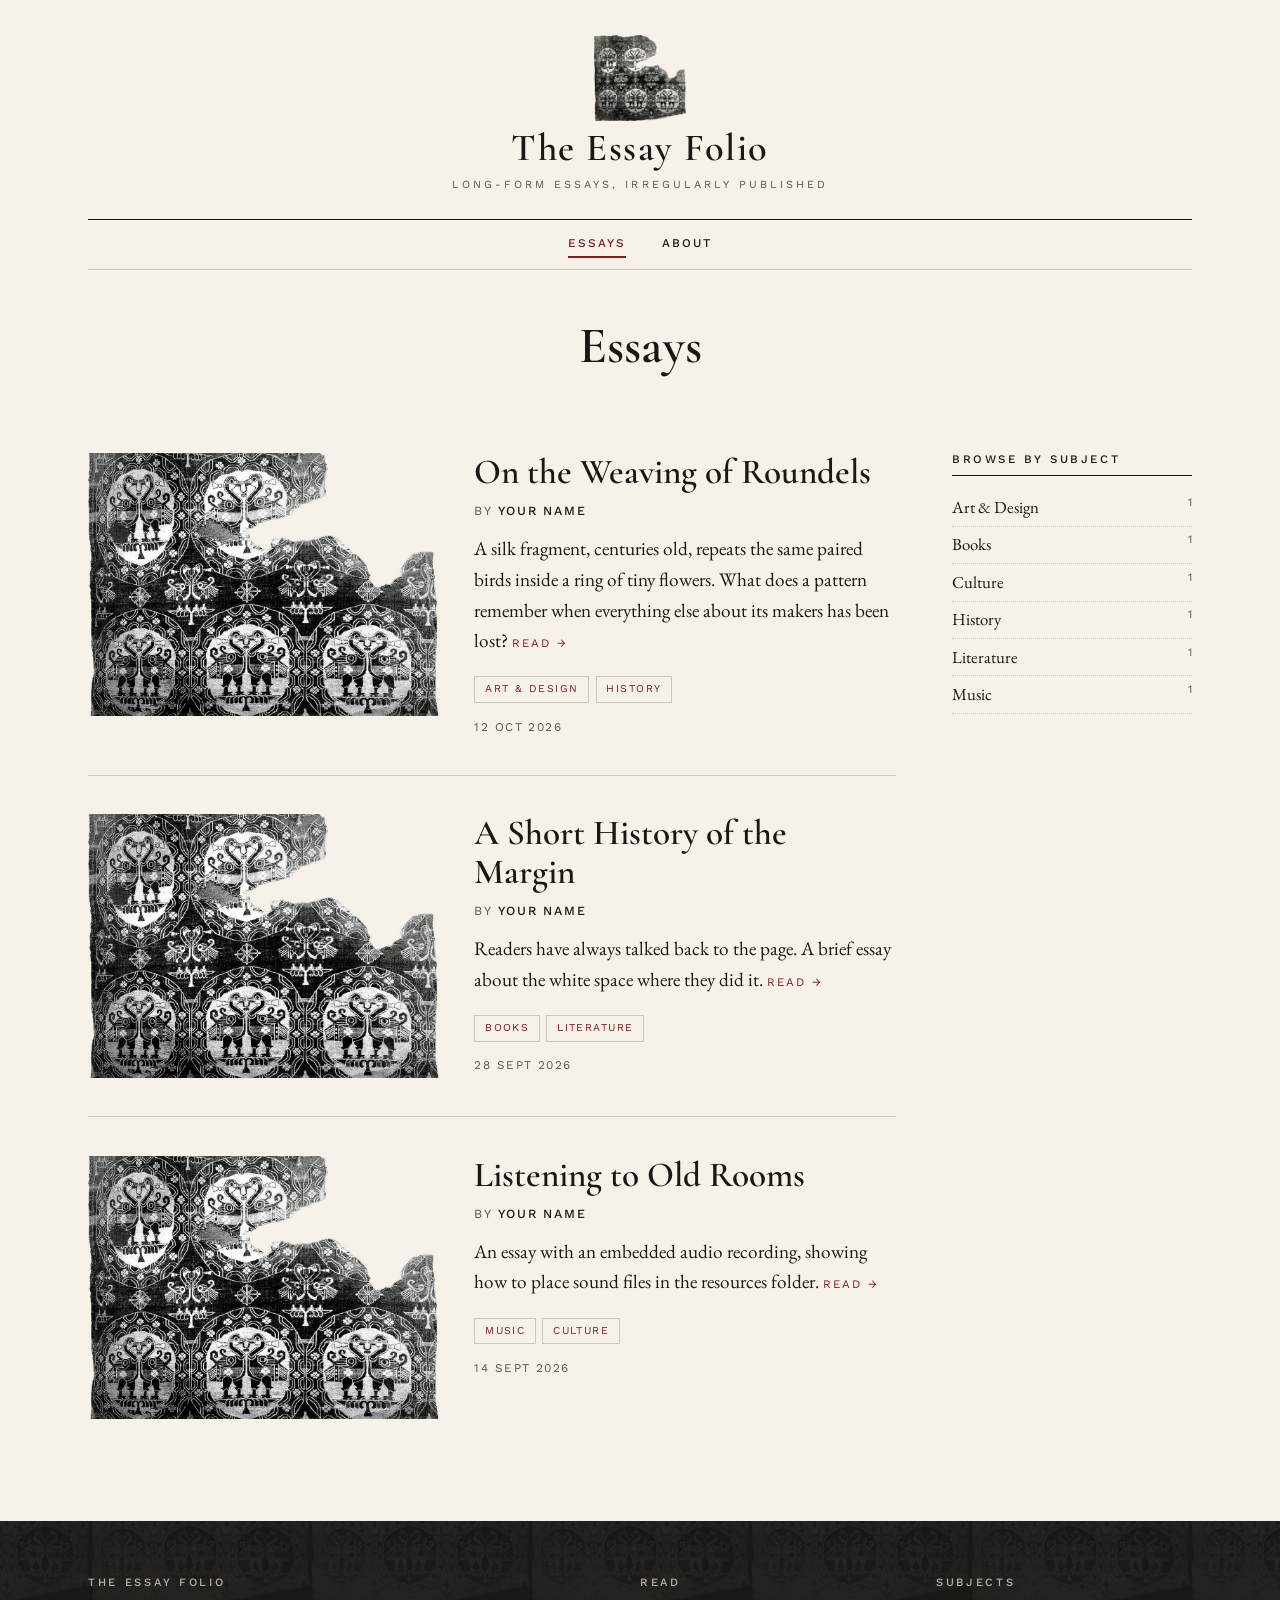
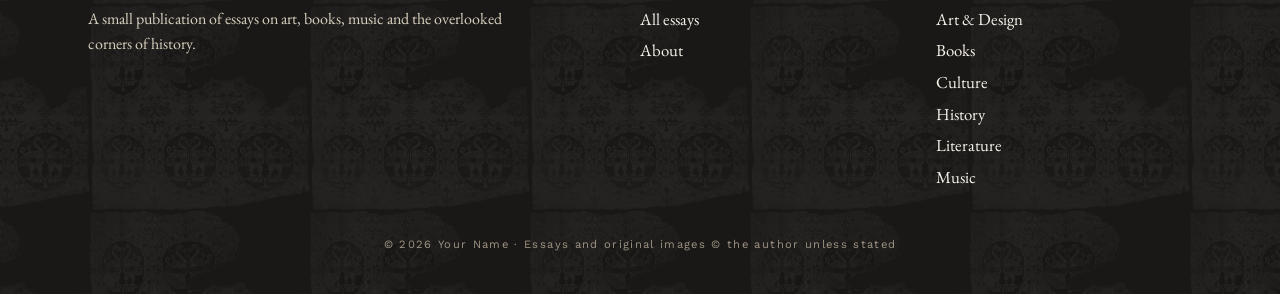
==== essays/index.html @ a939b320 "initial structure" ====
<!DOCTYPE html>
<html lang="en">
<head>
<meta charset="utf-8">
<meta name="viewport" content="width=device-width, initial-scale=1">
<title>Essays — The Essay Folio</title>
<meta name="description" content="All essays, browsable by subject.">
<meta property="og:title" content="Essays — The Essay Folio">
<meta property="og:description" content="All essays, browsable by subject.">
<meta property="og:image" content="../resources/images/textile-thumb.jpg">
<link rel="icon" href="../resources/images/favicon.png">
<link rel="preconnect" href="https://fonts.googleapis.com"><link rel="preconnect" href="https://fonts.gstatic.com" crossorigin><link href="https://fonts.googleapis.com/css2?family=Cormorant+Garamond:ital,wght@0,500;0,600;0,700;1,500&family=EB+Garamond:ital,wght@0,400;0,500;1,400&family=Work+Sans:wght@400;500&display=swap" rel="stylesheet">
<link rel="stylesheet" href="../assets/css/style.css">
</head>
<body data-root="../" data-page="essays/">
<header class="site-header" id="site-header"></header>
<main class="wrap">
  <h1 class="page-title">Essays</h1>
  <div class="with-side">
    <div id="essay-list"></div>
    <aside class="side"><h3>Browse by Subject</h3><ul id="subjects"></ul></aside>
  </div>
</main>
<footer class="site-footer" id="site-footer"></footer>
<script src="../assets/js/essays-data.js"></script>
<script src="../assets/js/main.js"></script>
</body>
</html>
---- assets/css/style.css ----
/* ==========================================================
   The Essay Folio — stylesheet
   Edit the colour / font tokens below to re-skin the site.
   ========================================================== */
:root{
  --paper:#f6f2ea;        /* page background */
  --paper-deep:#ece6d8;   /* panels, hover */
  --ink:#1a1816;          /* text */
  --ink-soft:#5b554d;     /* secondary text */
  --rule:#cfc7b6;         /* hairlines */
  --accent:#7a1f1f;       /* links, tags (oxblood) */
  --footer:#1a1816;

  --serif-display:'Cormorant Garamond','Iowan Old Style',Georgia,serif;
  --serif-body:'EB Garamond','Iowan Old Style',Georgia,serif;
  --sans:'Work Sans',system-ui,-apple-system,'Segoe UI',sans-serif;

  --measure:40rem;
  --wide:72rem;
}
*,*::before,*::after{box-sizing:border-box}
html{scroll-behavior:smooth;-webkit-text-size-adjust:100%}
body{margin:0;background:var(--paper);color:var(--ink);
  font-family:var(--serif-body);font-size:1.2rem;line-height:1.6;
  text-rendering:optimizeLegibility;-webkit-font-smoothing:antialiased}
img,video{max-width:100%;height:auto;display:block}
a{color:inherit;text-decoration-color:var(--rule);text-underline-offset:.2em}
a:hover{color:var(--accent);text-decoration-color:var(--accent)}
.wrap{max-width:var(--wide);margin:0 auto;padding:0 1.5rem}
.sr-only{position:absolute;width:1px;height:1px;overflow:hidden;clip:rect(0 0 0 0);white-space:nowrap}

/* ---------- header ---------- */
.site-header{text-align:center;padding:2.2rem 0 0}
.brand{display:inline-flex;flex-direction:column;align-items:center;gap:.5rem;text-decoration:none}
.brand img{width:92px;mix-blend-mode:multiply}
.brand-name{font-family:var(--serif-display);font-weight:600;font-size:2.4rem;letter-spacing:.04em;line-height:1}
.brand-tag{font-family:var(--sans);font-size:.68rem;letter-spacing:.28em;text-transform:uppercase;color:var(--ink-soft)}
.nav{margin-top:1.6rem;border-top:1px solid var(--ink);border-bottom:1px solid var(--rule);
  display:flex;justify-content:center;flex-wrap:wrap;gap:0 2.2rem;padding:.7rem 1rem}
.nav a{font-family:var(--sans);font-size:.74rem;font-weight:500;letter-spacing:.18em;
  text-transform:uppercase;text-decoration:none;padding:.2rem 0;border-bottom:2px solid transparent}
.nav a:hover,.nav a[aria-current="page"]{color:var(--accent);border-bottom-color:var(--accent)}

/* ---------- headings & shared bits ---------- */
h1,h2,h3{font-family:var(--serif-display);font-weight:600;line-height:1.1;margin:0}
.page-title{font-size:3.2rem;text-align:center;margin:3rem 0 2.5rem}
.kicker,.byline,.meta,.tags a,.btn,.side h3{font-family:var(--sans)}
.byline{font-size:.78rem;letter-spacing:.14em;text-transform:uppercase;color:var(--ink-soft)}
.byline b{color:var(--ink);font-weight:500}
.tags{list-style:none;margin:.9rem 0 0;padding:0;display:flex;flex-wrap:wrap;gap:.4rem}
.tags a{display:inline-block;font-size:.66rem;letter-spacing:.14em;text-transform:uppercase;text-decoration:none;
  border:1px solid var(--rule);padding:.25rem .6rem;color:var(--accent)}
.tags a:hover{background:var(--accent);border-color:var(--accent);color:var(--paper)}
.meta{font-size:.74rem;letter-spacing:.12em;text-transform:uppercase;color:var(--ink-soft);margin-top:.9rem}
.more{font-family:var(--sans);font-size:.72rem;letter-spacing:.16em;text-transform:uppercase;color:var(--accent);text-decoration:none;white-space:nowrap}
.more::after{content:" →"}

/* ---------- essay cards ---------- */
.card{display:grid;grid-template-columns:minmax(0,5fr) minmax(0,6fr);gap:2.2rem;padding:2.4rem 0;border-top:1px solid var(--rule);align-items:start}
.card:first-child{border-top:0}
.card .thumb{display:block;background:var(--paper-deep);aspect-ratio:4/3;overflow:hidden}
.card .thumb img{width:100%;height:100%;object-fit:cover;transition:transform .5s ease}
.card .thumb:hover img{transform:scale(1.03)}
.card h2{font-size:2.2rem;margin-bottom:.6rem}
.card h2 a{text-decoration:none}
.card p{margin:.8rem 0 0}
.card.featured{grid-template-columns:minmax(0,7fr) minmax(0,5fr);align-items:center}
.card.featured h2{font-size:2.9rem}

/* ---------- layouts ---------- */
.with-side{display:grid;grid-template-columns:minmax(0,1fr) 15rem;gap:3.5rem;align-items:start}
.side{position:sticky;top:1.5rem;padding-top:2.4rem}
.side h3{font-size:.72rem;letter-spacing:.22em;text-transform:uppercase;font-weight:500;border-bottom:1px solid var(--ink);padding-bottom:.6rem;margin-bottom:.8rem}
.side ul{list-style:none;margin:0;padding:0}
.side li a{display:flex;justify-content:space-between;font-size:1.05rem;text-decoration:none;padding:.3rem 0;border-bottom:1px dotted var(--rule)}
.side li a[aria-current="true"]{color:var(--accent);font-style:italic}
.side small{font-family:var(--sans);font-size:.7rem;color:var(--ink-soft)}
.filter-note{font-family:var(--sans);font-size:.78rem;color:var(--ink-soft);margin:-1rem 0 1rem}
.empty{padding:3rem 0;text-align:center;color:var(--ink-soft);font-style:italic}

/* ---------- intro band ---------- */
.intro{max-width:var(--measure);margin:0 auto 1rem;text-align:center;font-size:1.3rem;font-style:italic;color:var(--ink-soft)}
.divider{display:flex;align-items:center;gap:1rem;margin:2.5rem auto;max-width:var(--wide);color:var(--ink-soft)}
.divider::before,.divider::after{content:"";flex:1;border-top:1px solid var(--rule)}
.divider span{font-family:var(--sans);font-size:.7rem;letter-spacing:.3em;text-transform:uppercase}

/* ---------- single essay ---------- */
.essay-head{max-width:50rem;margin:3.5rem auto 2rem;text-align:center}
.essay-head h1{font-size:3.6rem;margin:.6rem 0 1.2rem}
.essay-head .tags{justify-content:center}
.essay-hero{max-width:60rem;margin:2rem auto}
.essay-hero img{width:100%}
figure{margin:2.4rem 0}
figcaption{font-family:var(--sans);font-size:.78rem;line-height:1.5;color:var(--ink-soft);margin-top:.6rem}
.essay-body{max-width:var(--measure);margin:0 auto;padding-bottom:3rem}
.essay-body>p{margin:0 0 1.2rem;hyphens:auto}
.essay-body .lede{font-size:1.45rem;line-height:1.5;font-style:italic;color:var(--ink-soft)}
.essay-body .lede+p::first-letter,.dropcap::first-letter{font-family:var(--serif-display);font-weight:600;
  float:left;font-size:4.6rem;line-height:.8;padding:.35rem .6rem 0 0;color:var(--accent)}
.essay-body h2{font-size:2rem;margin:2.6rem 0 1rem}
.essay-body h3{font-size:1.5rem;margin:2rem 0 .8rem;font-style:italic}
blockquote{margin:2rem 0;padding:0 0 0 1.4rem;border-left:3px solid var(--accent);font-size:1.3rem;font-style:italic}
blockquote cite{display:block;margin-top:.5rem;font-family:var(--sans);font-size:.75rem;font-style:normal;letter-spacing:.12em;text-transform:uppercase;color:var(--ink-soft)}
figure.wide{max-width:60rem;margin-left:50%;transform:translateX(-50%);width:min(60rem,100vw - 3rem)}
.essay-body video,.essay-body audio{width:100%}
.footnotes{border-top:1px solid var(--rule);margin-top:3rem;padding-top:1rem;font-size:.95rem;color:var(--ink-soft)}
.footnotes ol{padding-left:1.2rem}
sup a{font-family:var(--sans);font-size:.7em;text-decoration:none;color:var(--accent)}
.author-box{max-width:var(--measure);margin:0 auto 3rem;padding:1.4rem 0;border-top:1px solid var(--ink);border-bottom:1px solid var(--rule);font-size:1rem;color:var(--ink-soft)}
.pager{max-width:var(--wide);margin:0 auto 3rem;display:grid;grid-template-columns:1fr 1fr;gap:2rem;border-top:1px solid var(--rule);padding-top:1.5rem}
.pager a{text-decoration:none;display:block}
.pager small{font-family:var(--sans);font-size:.68rem;letter-spacing:.2em;text-transform:uppercase;color:var(--ink-soft);display:block}
.pager .title{font-family:var(--serif-display);font-size:1.5rem;font-weight:600;line-height:1.15}
.pager .next{text-align:right}

/* ---------- about / prose page ---------- */
.prose{max-width:var(--measure);margin:0 auto 4rem}
.prose p{margin:0 0 1.2rem}

/* ---------- footer ---------- */
.site-footer{background:var(--footer);color:var(--paper);margin-top:4rem;padding:3.5rem 0 2.5rem;position:relative;overflow:hidden}
.site-footer::before{content:"";position:absolute;inset:0;background:url("../../resources/images/logo.png") center/220px repeat;opacity:.05;filter:invert(1)}
.site-footer .wrap{position:relative;display:grid;grid-template-columns:2fr 1fr 1fr;gap:2.5rem}
.site-footer h3{font-family:var(--sans);font-size:.7rem;letter-spacing:.24em;text-transform:uppercase;font-weight:500;margin-bottom:1rem;color:#bdb4a2}
.site-footer ul{list-style:none;margin:0;padding:0;font-size:1.05rem}
.site-footer li{margin:.3rem 0}
.site-footer a{text-decoration:none}
.site-footer a:hover{color:#fff;text-decoration:underline}
.site-footer p{font-size:1rem;color:#d8d0bf;margin:0 0 1rem;max-width:26rem}
.copy{position:relative;text-align:center;font-family:var(--sans);font-size:.7rem;letter-spacing:.12em;color:#9d9484;margin-top:2.5rem}

/* ---------- responsive ---------- */
@media (max-width:860px){
  html{font-size:94%}
  .with-side{grid-template-columns:1fr;gap:0}
  .side{position:static;padding-top:0;margin-bottom:2rem;order:-1}
  .card,.card.featured{grid-template-columns:1fr;gap:1.2rem}
  .site-footer .wrap{grid-template-columns:1fr}
  .essay-head h1{font-size:2.5rem}
  .page-title{font-size:2.4rem}
  .nav{gap:0 1.3rem}
  .pager{grid-template-columns:1fr}.pager .next{text-align:left}
}
@media print{.nav,.site-footer,.pager,.side{display:none}body{background:#fff}}
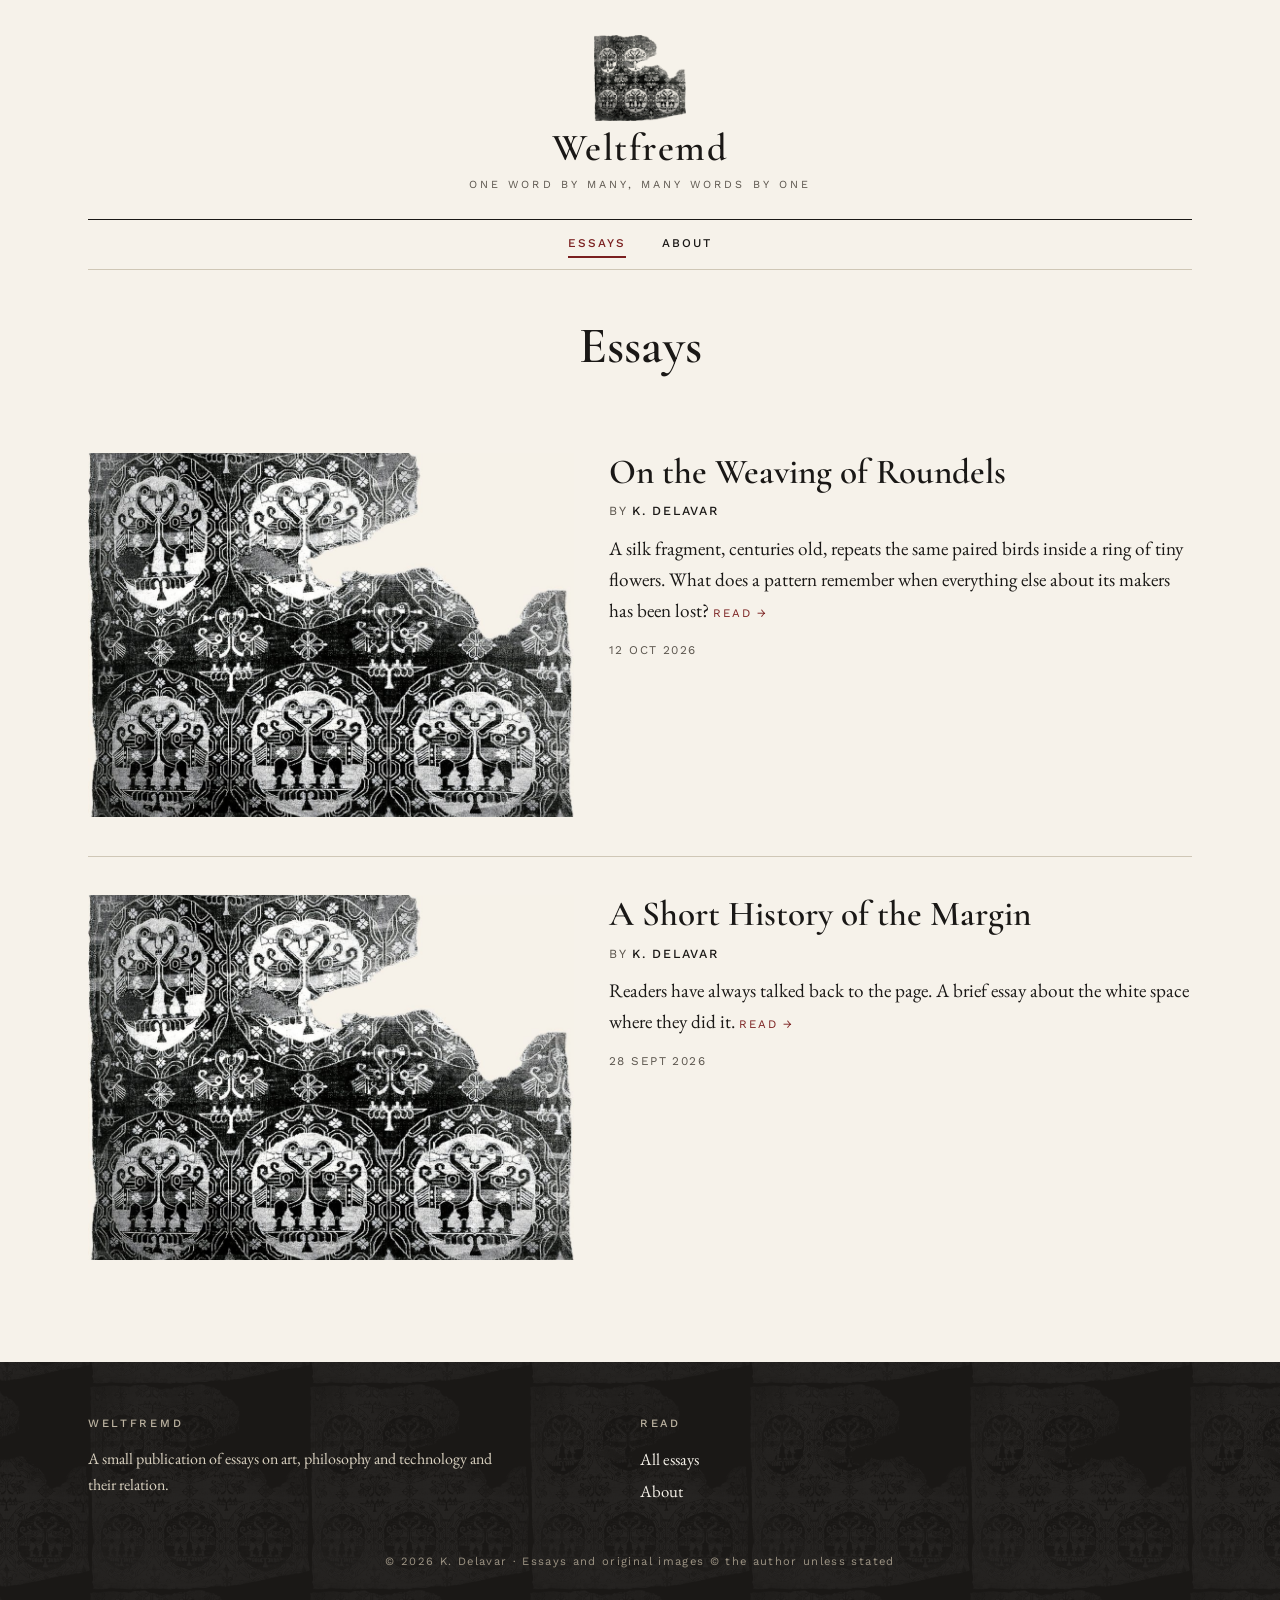
==== commit d308130c: "complete home and about page" ====
--- a/essays/index.html
+++ b/essays/index.html
@@ -1,28 +1,25 @@
 <!DOCTYPE html>
 <html lang="en">
 <head>
-<meta charset="utf-8">
-<meta name="viewport" content="width=device-width, initial-scale=1">
-<title>Essays — The Essay Folio</title>
-<meta name="description" content="All essays, browsable by subject.">
-<meta property="og:title" content="Essays — The Essay Folio">
-<meta property="og:description" content="All essays, browsable by subject.">
-<meta property="og:image" content="../resources/images/textile-thumb.jpg">
-<link rel="icon" href="../resources/images/favicon.png">
-<link rel="preconnect" href="https://fonts.googleapis.com"><link rel="preconnect" href="https://fonts.gstatic.com" crossorigin><link href="https://fonts.googleapis.com/css2?family=Cormorant+Garamond:ital,wght@0,500;0,600;0,700;1,500&family=EB+Garamond:ital,wght@0,400;0,500;1,400&family=Work+Sans:wght@400;500&display=swap" rel="stylesheet">
-<link rel="stylesheet" href="../assets/css/style.css">
+  <meta charset="utf-8">
+  <meta name="viewport" content="width=device-width, initial-scale=1">
+  <title>Essays — Weltfremd</title>
+  <meta name="description" content="All essays.">
+  <meta property="og:title" content="Essays — Weltfremd">
+  <meta property="og:description" content="All essays.">
+  <meta property="og:image" content="../resources/images/textile-thumb.jpg">
+  <link rel="icon" href="../resources/images/favicon.png">
+  <link rel="preconnect" href="https://fonts.googleapis.com"><link rel="preconnect" href="https://fonts.gstatic.com" crossorigin><link href="https://fonts.googleapis.com/css2?family=Cormorant+Garamond:ital,wght@0,500;0,600;0,700;1,500&family=EB+Garamond:ital,wght@0,400;0,500;1,400&family=Work+Sans:wght@400;500&display=swap" rel="stylesheet">
+  <link rel="stylesheet" href="../assets/css/style.css">
 </head>
 <body data-root="../" data-page="essays/">
 <header class="site-header" id="site-header"></header>
 <main class="wrap">
   <h1 class="page-title">Essays</h1>
-  <div class="with-side">
-    <div id="essay-list"></div>
-    <aside class="side"><h3>Browse by Subject</h3><ul id="subjects"></ul></aside>
-  </div>
+  <div id="essay-list"></div>
 </main>
 <footer class="site-footer" id="site-footer"></footer>
 <script src="../assets/js/essays-data.js"></script>
 <script src="../assets/js/main.js"></script>
 </body>
-</html>
+</html>
